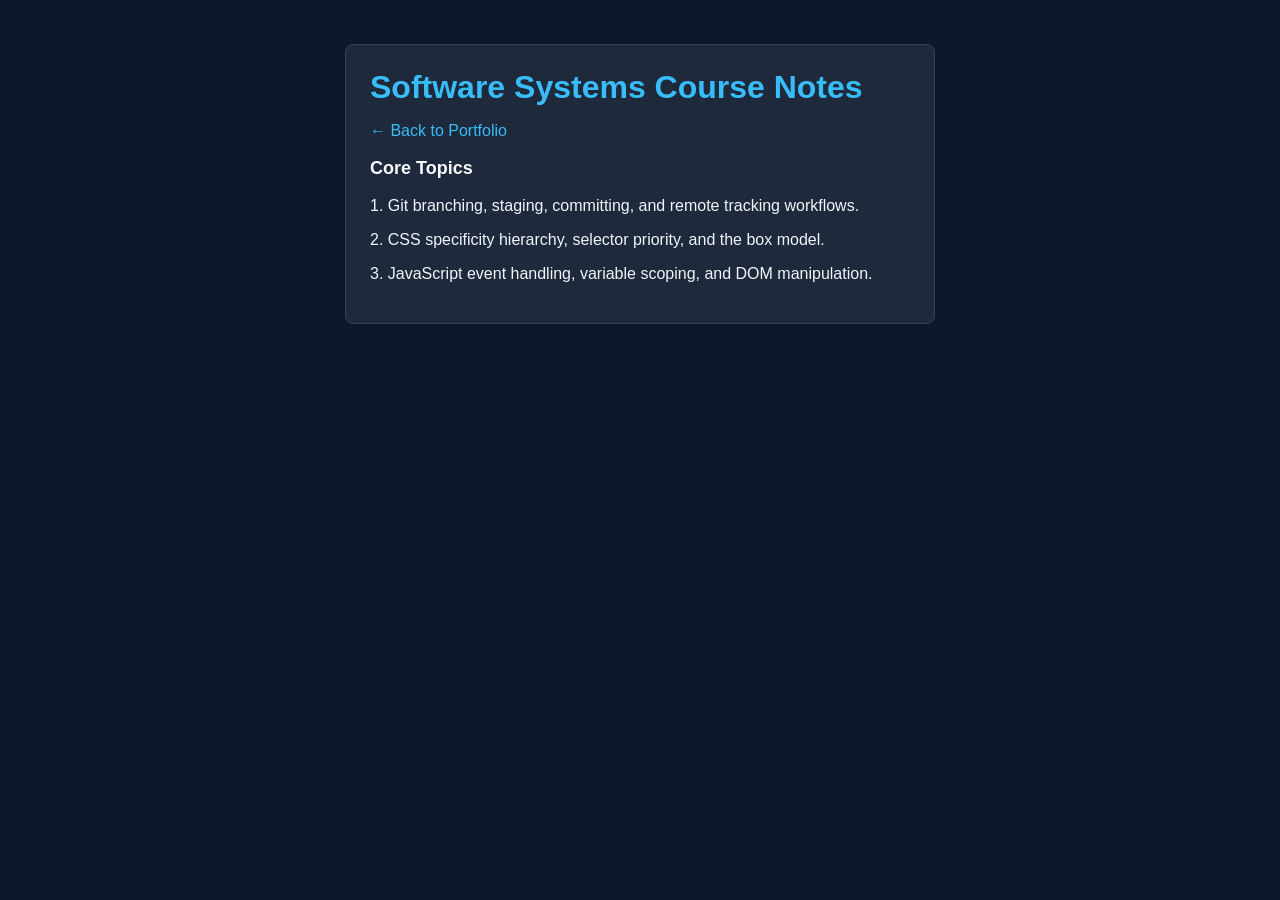
==== pages/notes.html @ 0b1b0136 "Deliverable 01: Set up folder structure, HTML elements, and CSS" ====
<!DOCTYPE html>
<html lang="en">
<head>
  <meta charset="UTF-8">
  <meta name="viewport" content="width=device-width, initial-scale=1.0">
  <title>Course Notes | Software Systems</title>
  <link rel="stylesheet" href="../css/styles.css">
</head>
<body>
  <div class="card">
    <h1>Software Systems Course Notes</h1>
    <p><a href="../index.html">&larr; Back to Portfolio</a></p>
    <h3>Core Topics</h3>
    <p>1. Git branching, staging, committing, and remote tracking workflows.</p>
    <p>2. CSS specificity hierarchy, selector priority, and the box model.</p>
    <p>3. JavaScript event handling, variable scoping, and DOM manipulation.</p>
  </div>
</body>
</html>
---- css/styles.css ----
body {
  background-color: #0f172a;
  font-family: Arial, Helvetica, sans-serif;
  color: #f1f5f9;
  margin: 0;
  padding: 24px;
}

h1 {
  font-size: 32px;
  color: #38bdf8;
  margin: 0 0 8px 0;
}

h2 {
  font-size: 20px;
  color: #94a3b8;
  margin: 0 0 16px 0;
}

h3 {
  font-size: 18px;
  color: #f8fafc;
}

h4 {
  font-size: 16px;
  color: #38bdf8;
  margin: 0 0 4px 0;
}

.card {
  background-color: #1e293b;
  width: 540px;
  padding: 24px;
  margin: 20px auto;
  border: 1px solid #334155;
  border-radius: 8px;
}

.profile-img {
  width: 130px;
  height: 130px;
  border: 2px solid #38bdf8;
  border-radius: 65px;
  object-fit: cover;
  display: block;
  margin-bottom: 16px;
}

.project-item {
  background-color: #0f172a;
  padding: 12px;
  margin-top: 10px;
  border-left: 3px solid #38bdf8;
}

input {
  font-size: 14px;
  width: 260px;
  height: 20px;
  padding: 8px;
  margin-top: 8px;
  border: 1px solid #64748b;
  border-radius: 4px;
}

button {
  font-size: 14px;
  background-color: #0284c7;
  color: #ffffff;
  padding: 8px 16px;
  border: none;
  border-radius: 4px;
  cursor: pointer;
}

button:hover {
  background-color: #0369a1;
}

a {
  color: #38bdf8;
  text-decoration: none;
}

a:hover {
  text-decoration: underline;
}
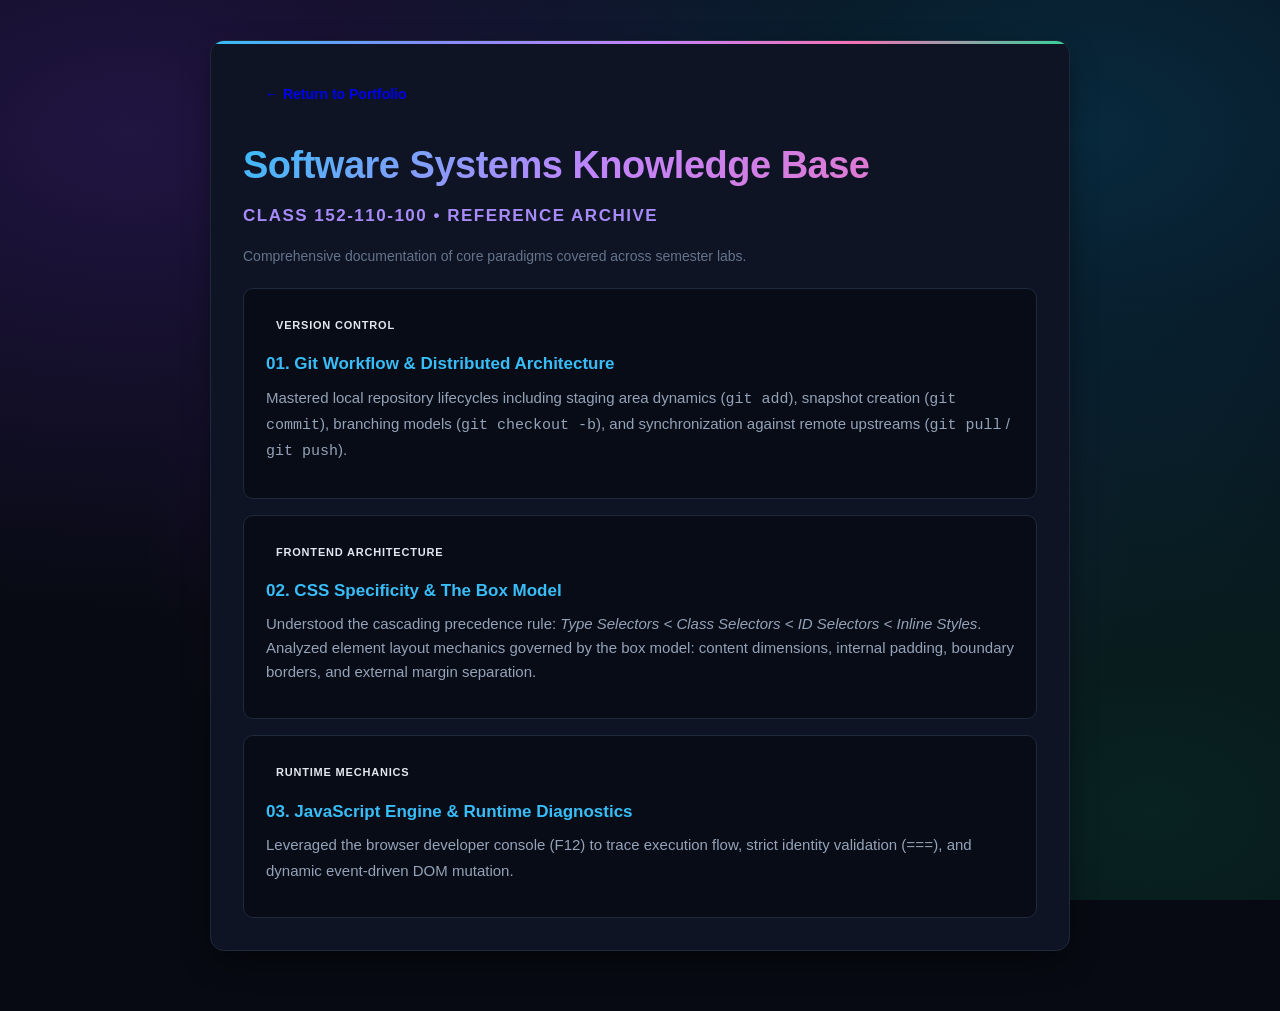
==== commit 89a982a5: "Deliverable 01: Set up folder structure, HTML elements, and CSS" ====
--- a/pages/notes.html
+++ b/pages/notes.html
@@ -7,13 +7,42 @@
   <link rel="stylesheet" href="../css/styles.css">
 </head>
 <body>
-  <div class="card">
-    <h1>Software Systems Course Notes</h1>
-    <p><a href="../index.html">&larr; Back to Portfolio</a></p>
-    <h3>Core Topics</h3>
-    <p>1. Git branching, staging, committing, and remote tracking workflows.</p>
-    <p>2. CSS specificity hierarchy, selector priority, and the box model.</p>
-    <p>3. JavaScript event handling, variable scoping, and DOM manipulation.</p>
+
+  <div class="site-wrapper">
+    <div class="card">
+      <div style="margin-bottom: 20px;">
+        <a href="../index.html" class="link-btn secondary">&larr; Return to Portfolio</a>
+      </div>
+
+      <h1>Software Systems Knowledge Base</h1>
+      <h2>Class 152-110-100 • Reference Archive</h2>
+      <p class="subtitle">Comprehensive documentation of core paradigms covered across semester labs.</p>
+
+      <div class="project-card" style="margin-bottom: 16px;">
+        <div class="badge-tag">Version Control</div>
+        <h4>01. Git Workflow & Distributed Architecture</h4>
+        <p>
+          Mastered local repository lifecycles including staging area dynamics (<code>git add</code>), snapshot creation (<code>git commit</code>), branching models (<code>git checkout -b</code>), and synchronization against remote upstreams (<code>git pull</code> / <code>git push</code>).
+        </p>
+      </div>
+
+      <div class="project-card" style="margin-bottom: 16px;">
+        <div class="badge-tag accent-violet">Frontend Architecture</div>
+        <h4>02. CSS Specificity & The Box Model</h4>
+        <p>
+          Understood the cascading precedence rule: <em>Type Selectors &lt; Class Selectors &lt; ID Selectors &lt; Inline Styles</em>. Analyzed element layout mechanics governed by the box model: content dimensions, internal padding, boundary borders, and external margin separation.
+        </p>
+      </div>
+
+      <div class="project-card">
+        <div class="badge-tag">Runtime Mechanics</div>
+        <h4>03. JavaScript Engine & Runtime Diagnostics</h4>
+        <p>
+          Leveraged the browser developer console (F12) to trace execution flow, strict identity validation (<code>===</code>), and dynamic event-driven DOM mutation.
+        </p>
+      </div>
+    </div>
   </div>
+
 </body>
 </html>
--- a/css/styles.css
+++ b/css/styles.css
@@ -1,89 +1,288 @@
+/* ==========================================================
+   ECLECTIC PALETTE (ZERO ORANGE)
+   Amethyst (#7c3aed), Electric Indigo (#4f46e5), 
+   Fuchsia/Magenta (#c026d3), Cyan (#38bdf8), Emerald (#10b981)
+   ========================================================== */
+* {
+  box-sizing: border-box;
+}
+
 body {
-  background-color: #0f172a;
-  font-family: Arial, Helvetica, sans-serif;
-  color: #f1f5f9;
+  background-color: #070a12;
+  background-image: 
+    radial-gradient(at 10% 15%, rgba(124, 58, 237, 0.22) 0px, transparent 45%),
+    radial-gradient(at 85% 15%, rgba(14, 165, 233, 0.20) 0px, transparent 50%),
+    radial-gradient(at 50% 60%, rgba(192, 38, 211, 0.16) 0px, transparent 55%),
+    radial-gradient(at 90% 90%, rgba(16, 185, 129, 0.14) 0px, transparent 45%);
+  background-attachment: fixed;
+  font-family: -apple-system, BlinkMacSystemFont, "Segoe UI", Roboto, Helvetica, Arial, sans-serif;
+  color: #e2e8f0;
   margin: 0;
-  padding: 24px;
-}
-
+  padding: 40px 20px;
+  line-height: 1.6;
+}
+
+.site-wrapper {
+  max-width: 860px;
+  margin: 0 auto;
+}
+
+/* ==========================================================
+   TYPOGRAPHY
+   ========================================================== */
 h1 {
-  font-size: 32px;
+  font-size: 38px;
+  background: linear-gradient(135deg, #38bdf8 0%, #c084fc 45%, #f472b6 100%);
+  -webkit-background-clip: text;
+  -webkit-text-fill-color: transparent;
+  margin: 8px 0 6px 0;
+  letter-spacing: -0.5px;
+  font-weight: 800;
+}
+
+h2 {
+  font-size: 17px;
+  color: #a78bfa;
+  margin: 0 0 16px 0;
+  font-weight: 600;
+  text-transform: uppercase;
+  letter-spacing: 1.5px;
+}
+
+h3 {
+  font-size: 21px;
+  color: #f8fafc;
+  margin: 0 0 8px 0;
+  font-weight: 700;
+}
+
+h4 {
+  font-size: 17px;
   color: #38bdf8;
   margin: 0 0 8px 0;
-}
-
-h2 {
-  font-size: 20px;
+  font-weight: 600;
+}
+
+p {
   color: #94a3b8;
-  margin: 0 0 16px 0;
-}
-
-h3 {
-  font-size: 18px;
+  font-size: 15px;
+  margin: 0 0 12px 0;
+}
+
+.subtitle {
+  color: #64748b;
+  font-size: 14px;
+  margin-bottom: 20px;
+}
+
+.tagline {
+  color: #cbd5e1;
+  font-size: 15px;
+}
+
+/* ==========================================================
+   CARDS (Box Model: Width, Height, Margin, Padding, Border)
+   ========================================================== */
+.card {
+  background-color: #0e1424;
+  border: 1px solid #1e293b;
+  border-radius: 14px;
+  padding: 32px;
+  margin: 0 0 28px 0;
+  box-shadow: 0 12px 32px -8px rgba(0, 0, 0, 0.6);
+  position: relative;
+  overflow: hidden;
+}
+
+/* Eclectic Top Accent Gradient */
+.card::before {
+  content: "";
+  position: absolute;
+  top: 0;
+  left: 0;
+  right: 0;
+  height: 3px;
+  background: linear-gradient(90deg, #38bdf8, #818cf8, #c084fc, #f472b6, #34d399);
+}
+
+.hero-layout {
+  display: flex;
+  align-items: center;
+  gap: 32px;
+}
+
+.profile-img {
+  width: 140px;
+  height: 140px;
+  border: 3px solid transparent;
+  background: linear-gradient(#0e1424, #0e1424) padding-box,
+              linear-gradient(135deg, #38bdf8, #c084fc, #f472b6) border-box;
+  border-radius: 50%;
+  object-fit: cover;
+  box-shadow: 0 0 24px rgba(192, 132, 252, 0.35);
+  flex-shrink: 0;
+}
+
+.hero-text {
+  flex-grow: 1;
+}
+
+.hero-links {
+  display: flex;
+  gap: 12px;
+  margin-top: 18px;
+}
+
+/* ==========================================================
+   BUTTONS & LINKS
+   ========================================================== */
+a.link-btn {
+  display: inline-block;
+  font-size: 14px;
+  font-weight: 600;
+  text-decoration: none;
+  padding: 10px 22px;
+  border-radius: 8px;
+  transition: all 0.25s ease;
+}
+
+a.dye-btn {
+  background: linear-gradient(135deg, #4f46e5 0%, #7c3aed 50%, #c026d3 100%);
+  color: #ffffff;
+  box-shadow: 0 4px 15px rgba(124, 58, 237, 0.35);
+}
+
+a.dye-btn:hover {
+  transform: translateY(-2px);
+  box-shadow: 0 6px 20px rgba(192, 38, 211, 0.5);
+}
+
+a.secondary-btn {
+  background-color: #172033;
+  color: #cbd5e1;
+  border: 1px solid #334155;
+}
+
+a.secondary-btn:hover {
+  background-color: #222d47;
+  border-color: #c084fc;
+}
+
+/* ==========================================================
+   PROJECT GRIDS & BADGES
+   ========================================================== */
+.grid-container {
+  display: grid;
+  grid-template-columns: 1fr 1fr;
+  gap: 18px;
+}
+
+.project-card {
+  background-color: #080c16;
+  border: 1px solid #1e293b;
+  border-radius: 10px;
+  padding: 22px;
+  transition: transform 0.2s ease, border-color 0.2s ease;
+}
+
+.project-card:hover {
+  transform: translateY(-3px);
+  border-color: #818cf8;
+}
+
+.badge-tag {
+  display: inline-block;
+  font-size: 11px;
+  font-weight: 700;
+  text-transform: uppercase;
+  letter-spacing: 0.8px;
+  padding: 4px 10px;
+  border-radius: 20px;
+  margin-bottom: 12px;
+}
+
+.tag-cyan {
+  background-color: rgba(56, 189, 248, 0.14);
+  color: #38bdf8;
+  border: 1px solid rgba(56, 189, 248, 0.3);
+}
+
+.tag-magenta {
+  background-color: rgba(244, 114, 182, 0.14);
+  color: #f472b6;
+  border: 1px solid rgba(244, 114, 182, 0.3);
+}
+
+/* ==========================================================
+   FORM & INTERACTIVE ROW
+   ========================================================== */
+.interactive-card {
+  border-top: 3px solid #38bdf8;
+}
+
+.action-row {
+  display: flex;
+  gap: 12px;
+  margin-top: 16px;
+}
+
+.custom-input {
+  flex: 1;
+  background-color: #080c16;
   color: #f8fafc;
-}
-
-h4 {
-  font-size: 16px;
-  color: #38bdf8;
-  margin: 0 0 4px 0;
-}
-
-.card {
-  background-color: #1e293b;
-  width: 540px;
-  padding: 24px;
-  margin: 20px auto;
+  font-size: 15px;
+  height: 44px;
+  padding: 0 16px;
   border: 1px solid #334155;
   border-radius: 8px;
-}
-
-.profile-img {
-  width: 130px;
-  height: 130px;
-  border: 2px solid #38bdf8;
-  border-radius: 65px;
-  object-fit: cover;
-  display: block;
-  margin-bottom: 16px;
-}
-
-.project-item {
-  background-color: #0f172a;
-  padding: 12px;
+  outline: none;
+  transition: all 0.2s ease;
+}
+
+.custom-input:focus {
+  border-color: #c084fc;
+  box-shadow: 0 0 0 3px rgba(192, 132, 252, 0.25);
+}
+
+.custom-btn {
+  background: linear-gradient(135deg, #059669 0%, #10b981 100%);
+  color: #ffffff;
+  font-size: 14px;
+  font-weight: 700;
+  height: 44px;
+  padding: 0 24px;
+  border: none;
+  border-radius: 8px;
+  cursor: pointer;
+  transition: all 0.2s ease;
+  box-shadow: 0 4px 12px rgba(16, 185, 129, 0.25);
+  white-space: nowrap;
+}
+
+.custom-btn:hover {
+  background: linear-gradient(135deg, #10b981 0%, #34d399 100%);
+  transform: translateY(-1px);
+}
+
+.status-text {
+  font-size: 13px;
   margin-top: 10px;
-  border-left: 3px solid #38bdf8;
-}
-
-input {
-  font-size: 14px;
-  width: 260px;
-  height: 20px;
-  padding: 8px;
-  margin-top: 8px;
-  border: 1px solid #64748b;
-  border-radius: 4px;
-}
-
-button {
-  font-size: 14px;
-  background-color: #0284c7;
-  color: #ffffff;
-  padding: 8px 16px;
-  border: none;
-  border-radius: 4px;
-  cursor: pointer;
-}
-
-button:hover {
-  background-color: #0369a1;
-}
-
-a {
-  color: #38bdf8;
-  text-decoration: none;
-}
-
-a:hover {
-  text-decoration: underline;
+  min-height: 20px;
+}
+
+/* Mobile Responsiveness */
+@media (max-width: 700px) {
+  .hero-layout {
+    flex-direction: column;
+    text-align: center;
+  }
+  .hero-links {
+    justify-content: center;
+  }
+  .grid-container {
+    grid-template-columns: 1fr;
+  }
+  .action-row {
+    flex-direction: column;
+  }
 }
